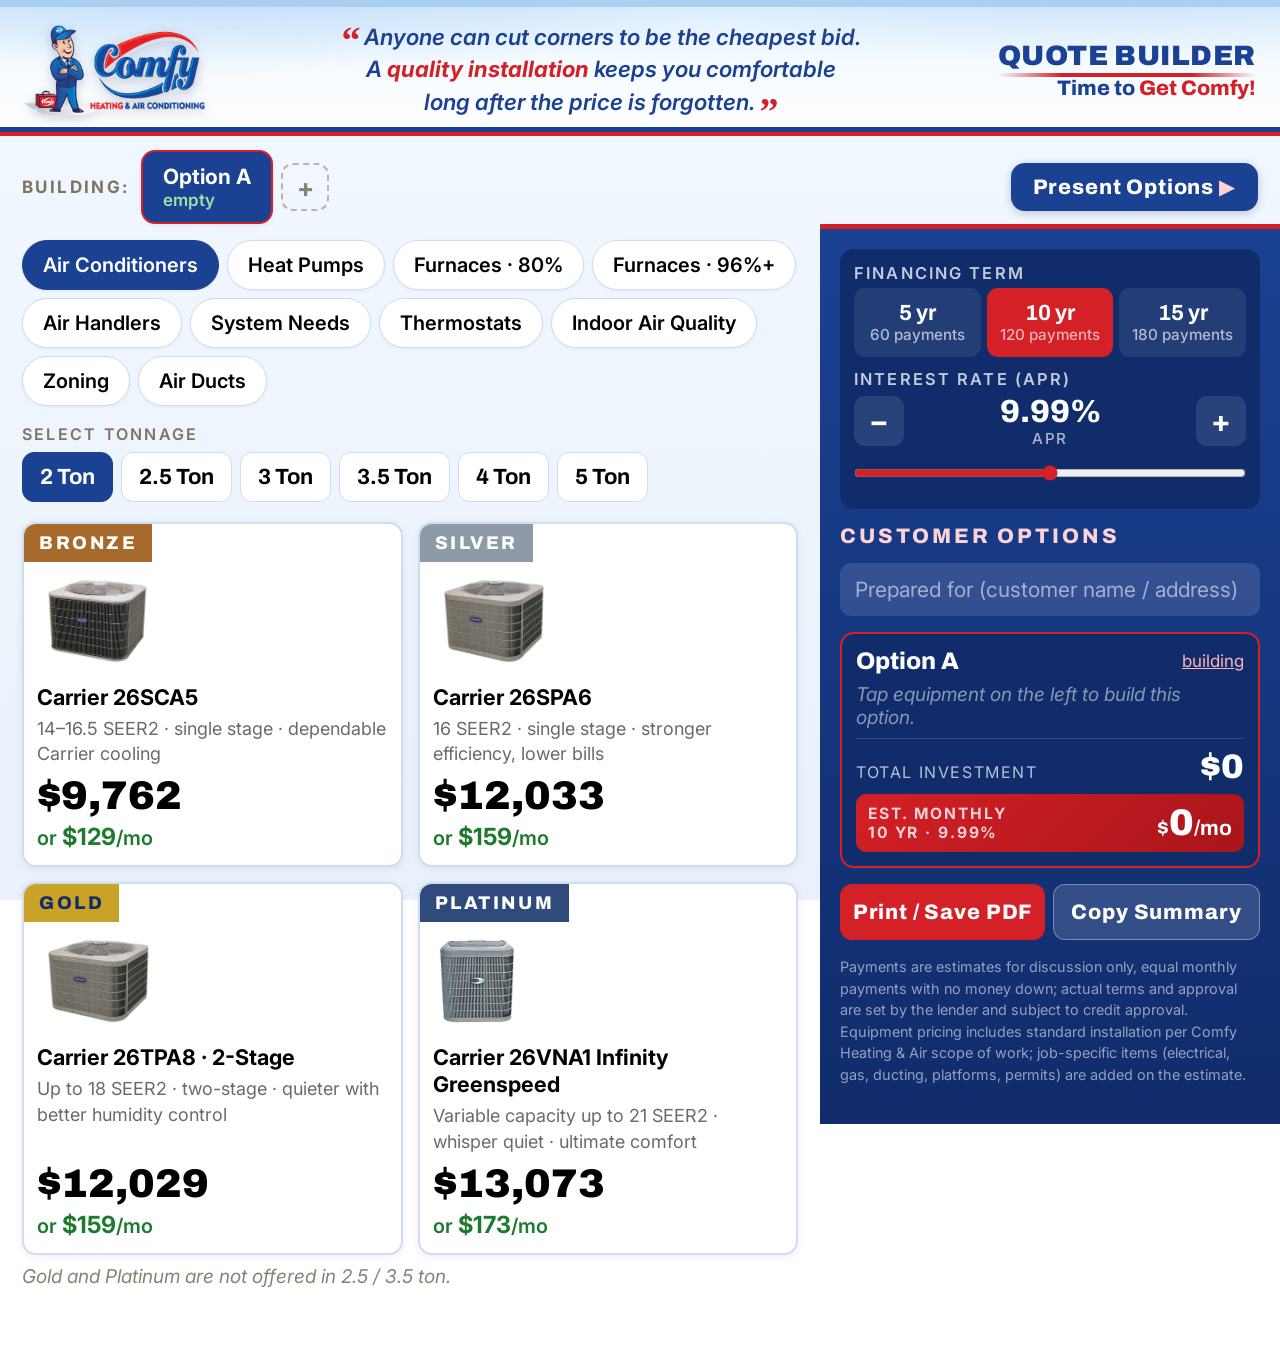
==== Comfy_Quote_Builder (1).html @ 4cfd98dd "Add files via upload" ====
<!DOCTYPE html>
<html lang="en">
<head>
<meta charset="UTF-8">
<meta name="viewport" content="width=device-width, initial-scale=1.0">
<title>Comfy Heating &amp; Air — Quote Builder</title>
<link rel="preconnect" href="https://fonts.googleapis.com">
<link href="https://fonts.googleapis.com/css2?family=Archivo:wdth,wght@75..125,400..900&family=Inter:wght@400;500;600;700&display=swap" rel="stylesheet">
<style>
  :root{
    --navy:#1B4193; --navy-deep:#102C6B; --ink:#152238;
    --red:#D42027; --red-deep:#A8151B;
    --paper:#EFF5FC; --card:#FFFFFF; --line:#CEDDF0;
    --bronze:#A66A2C; --silver:#8E9BA6; --gold:#C9A227; --plat:#2F4B7C; --dual:#2C7A7B;
    --bronze-soft:#F4E8DA; --silver-soft:#EEF1F4; --gold-soft:#F7F0D8; --plat-soft:#E4EAF4; --dual-soft:#E0F0F0;
    --ok:#1E7A2E;
    --disp:'Archivo','Arial Black',system-ui,sans-serif;
    --body:'Inter','Segoe UI',system-ui,sans-serif;
  }
  *{box-sizing:border-box;margin:0;padding:0;-webkit-tap-highlight-color:transparent;}
  html,body{background:linear-gradient(180deg,#F2F8FF 0%,#EAF1FA 100%) fixed;color:var(--ink);font-family:var(--body);font-size:19px;}
  @media(min-width:1020px){html,body{font-size:20px;}}
  button{font-family:inherit;cursor:pointer;border:none;background:none;}

  .top{
    background:
      radial-gradient(ellipse 70% 120% at 18% -20%, rgba(140,190,240,.38), transparent 60%),
      radial-gradient(ellipse 60% 120% at 85% -30%, rgba(140,190,240,.28), transparent 60%),
      linear-gradient(180deg,#DFEFFF 0%,#F6FBFF 45%,#FFFFFF 100%);
    color:var(--navy);padding:14px 24px 18px;
    border-top:7px solid #A9CFF2;
    display:flex;align-items:center;justify-content:space-between;gap:16px;flex-wrap:wrap;
    position:relative;
  }
  .top::after{ /* double ring stripe, like the logo's blue + red rings */
    content:'';position:absolute;left:0;right:0;bottom:0;height:9px;
    background:linear-gradient(180deg,var(--navy) 0,var(--navy) 55%,var(--red) 55%,var(--red) 100%);
  }
  .logo-main{height:96px;width:auto;display:block;filter:drop-shadow(0 3px 6px rgba(21,44,107,.22));}
  .header-quote{
    flex:1;text-align:center;padding:0 18px;min-width:260px;
  }
  .header-quote .q{
    font-family:var(--body);font-weight:600;font-style:italic;font-size:1.12rem;line-height:1.45;
    color:var(--navy);max-width:520px;margin:0 auto;position:relative;
  }
  .header-quote .q::before{content:'\201C';font-family:Georgia,serif;font-style:normal;font-weight:700;
    color:var(--red);font-size:1.9rem;line-height:0;vertical-align:-8px;margin-right:4px;}
  .header-quote .q::after{content:'\201D';font-family:Georgia,serif;font-style:normal;font-weight:700;
    color:var(--red);font-size:1.9rem;line-height:0;vertical-align:-14px;margin-left:4px;}
  .header-quote .q b{color:var(--red);font-style:italic;}
  @media(max-width:860px){.header-quote{display:none;}}
  .adj-dot{display:none;width:9px;height:9px;border-radius:50%;background:var(--gold);vertical-align:middle;margin-left:8px;box-shadow:0 0 4px rgba(201,162,39,.8);}
  body.adj-on .adj-dot{display:inline-block;}
  .tagline-wrap{text-align:right;}
  .tagline-big{font-family:var(--disp);font-weight:900;font-size:1.4rem;color:var(--navy);letter-spacing:.02em;position:relative;display:inline-block;}
  .tagline-big::after{content:'';display:block;height:4px;margin-top:2px;border-radius:999px;
    background:linear-gradient(90deg,transparent 0,var(--red) 25%,var(--red) 75%,transparent 100%);}
  .tagline-sub{font-family:var(--disp);font-weight:800;font-size:1.05rem;color:var(--navy);}
  .tagline-sub span{color:var(--red);}
  @media(max-width:560px){.logo-main{height:58px;}.tagline-wrap{display:none;}}

  /* option tabs */
  .optbar{display:flex;gap:8px;align-items:center;padding:14px 22px 0;flex-wrap:wrap;}
  .optbar .lbl{font-size:.85rem;letter-spacing:.14em;text-transform:uppercase;color:#7d7466;font-weight:700;margin-right:4px;}
  .opt-tab{
    padding:12px 20px;border-radius:14px;border:2px solid var(--line);background:var(--card);box-shadow:0 1px 4px rgba(21,44,107,.08);
    font-weight:700;font-size:1.05rem;display:flex;flex-direction:column;align-items:flex-start;line-height:1.2;
  }
  .opt-tab small{font-weight:600;font-size:.85rem;color:var(--ok);}
  .opt-tab.on{border-color:var(--red);background:var(--navy);color:#fff;}
  .opt-tab.on small{color:#9fe0a4;}
  .opt-add{width:48px;height:48px;border-radius:12px;border:2px dashed #bdb4a4;color:#8a8175;font-size:1.3rem;font-weight:700;}

  .wrap{display:grid;grid-template-columns:1fr 460px;min-height:calc(100vh - 120px);}
  @media(max-width:1020px){.wrap{grid-template-columns:1fr;}}

  .picker{padding:16px 22px 60px;}
  .cats{display:flex;gap:8px;flex-wrap:wrap;margin-bottom:18px;}
  .cat{padding:12px 20px;border-radius:999px;border:1.5px solid var(--line);background:var(--card);font-weight:600;font-size:1rem;box-shadow:0 1px 3px rgba(21,44,107,.06);}
  .cat.on{background:var(--navy);border-color:var(--navy);color:#fff;}
  .cat .dot{display:inline-block;width:8px;height:8px;border-radius:50%;background:var(--red);margin-left:7px;vertical-align:middle;}

  .sizes-label{font-size:.8rem;letter-spacing:.14em;text-transform:uppercase;color:#7d7466;margin:2px 0 8px;font-weight:600;}
  .sizes{display:flex;gap:8px;flex-wrap:wrap;margin-bottom:20px;}
  .size{min-width:74px;padding:12px 17px;border-radius:12px;border:1.5px solid var(--line);background:var(--card);font-family:var(--disp);font-weight:700;font-size:1.1rem;}
  .size.on{background:var(--navy);border-color:var(--navy);color:#fff;}

  .tiers{display:grid;grid-template-columns:repeat(auto-fit,minmax(255px,1fr));gap:15px;}
  .tier{border-radius:14px;background:var(--card);border:2px solid var(--line);overflow:hidden;text-align:left;display:flex;flex-direction:column;position:relative;transition:transform .12s,box-shadow .12s,border-color .12s;box-shadow:0 2px 8px rgba(21,44,107,.07);}
  @media(hover:hover){.tier:hover{transform:translateY(-2px);box-shadow:0 6px 16px rgba(21,44,107,.14);}}
  .tier:active{transform:scale(.985);}
  .tier .band{padding:9px 15px;font-family:var(--disp);font-weight:800;font-size:.92rem;letter-spacing:.14em;color:#fff;}
  .t-bronze .band{background:var(--bronze);} .t-silver .band{background:var(--silver);}
  .t-gold .band{background:var(--gold);color:var(--navy-deep);} .t-plat .band{background:var(--plat);}
  .t-dual .band{background:var(--dual);}
  .tier .body{padding:12px 13px 14px;display:flex;flex-direction:column;gap:5px;flex:1;}
  .tier .art{height:110px;display:flex;align-items:center;justify-content:center;padding:8px 8px 0;}
  .tier .art img,.tier .art svg{max-height:110px;max-width:80%;width:auto;height:auto;display:block;}
  .tier .model{font-weight:700;font-size:1.08rem;line-height:1.25;}
  .tier .feat{font-size:.9rem;color:#6b6a66;line-height:1.4;flex:1;}
  .tier .price{font-family:var(--disp);font-weight:900;font-size:2rem;margin-top:3px;}
  .tier .mo{font-size:1rem;color:var(--ok);font-weight:600;}
  .tier .mo b{font-size:1.18rem;}
  .tier.sel{border-color:var(--navy);box-shadow:0 6px 18px rgba(31,56,100,.18);}
  .tier.sel::after{content:'✓ In ' attr(data-opt);position:absolute;top:9px;right:11px;background:var(--navy);color:#fff;font-size:.8rem;font-weight:700;padding:3px 9px;border-radius:999px;}
  .t-bronze.sel .body{background:var(--bronze-soft);} .t-silver.sel .body{background:var(--silver-soft);}
  .t-gold.sel .body{background:var(--gold-soft);} .t-plat.sel .body{background:var(--plat-soft);}
  .t-dual.sel .body{background:var(--dual-soft);}



  /* ---- present mode ---- */
  .btn-present{background:var(--navy);color:#fff;padding:12px 22px;border-radius:14px;font-family:var(--disp);font-weight:800;font-size:1.05rem;letter-spacing:.04em;margin-left:auto;box-shadow:0 2px 8px rgba(21,44,107,.25);}
  .btn-present span{color:#FFD3D5;}
  #presentView{display:none;position:fixed;top:0;left:0;right:0;bottom:0;width:100%;height:100%;z-index:9999;overflow:auto;-webkit-overflow-scrolling:touch;
    background:radial-gradient(ellipse 80% 50% at 50% -10%, rgba(140,190,240,.45), transparent 60%),linear-gradient(180deg,#EAF4FF 0%,#F6FAFF 100%);}
  #presentView.on{display:block;}
  .pv-top{display:flex;align-items:center;justify-content:space-between;gap:14px;padding:14px 26px;background:#fff;border-bottom:6px solid var(--red);}
  .pv-top img{height:72px;}
  .pv-quote{flex:1;text-align:center;font-style:italic;font-weight:600;color:var(--navy);font-size:1.15rem;padding:0 12px;}
  .pv-quote b{color:var(--red);}
  .pv-back{padding:12px 20px;border-radius:12px;background:var(--navy);color:#fff;font-family:var(--disp);font-weight:800;font-size:1rem;flex-shrink:0;}
  .pv-back span{color:#FFD3D5;}
  .pv-close{width:52px;height:52px;border-radius:50%;background:var(--navy);color:#fff;font-size:1.4rem;font-weight:700;flex-shrink:0;}
  .pv-cols{display:grid;gap:20px;padding:24px 26px 40px;grid-template-columns:repeat(var(--n),1fr);max-width:1400px;margin:0 auto;}
  @media(max-width:900px){.pv-cols{grid-template-columns:1fr;}}
  .pv-col{background:#fff;border-radius:18px;overflow:hidden;border:2px solid #CEDDF0;box-shadow:0 8px 26px rgba(21,44,107,.12);display:flex;flex-direction:column;}
  .pv-col.hot{border-color:var(--red);box-shadow:0 10px 30px rgba(212,32,39,.18);}
  .pv-band{padding:12px 16px;color:#fff;font-family:var(--disp);font-weight:900;font-size:1.25rem;letter-spacing:.1em;display:flex;justify-content:space-between;align-items:baseline;}
  .pv-band small{font-family:var(--body);font-weight:600;font-size:.85rem;opacity:.85;letter-spacing:0;}
  .pv-imgs{display:flex;justify-content:center;gap:14px;padding:16px 12px 4px;flex-wrap:wrap;}
  .pv-imgs .eq{width:116px;text-align:center;}
  .pv-imgs .eq svg,.pv-imgs .eq img{width:100%;height:auto;display:block;}
  .pv-imgs .eq img{max-height:120px;object-fit:contain;border-radius:8px;}
  .pv-imgs .eq figcaption{font-size:.72rem;font-weight:600;color:#5b6a86;margin-top:2px;line-height:1.2;}
  .pv-list{padding:12px 18px;flex:1;}
  .pv-line{display:flex;justify-content:space-between;gap:10px;padding:7px 0;border-bottom:1px solid #EDF2FA;font-size:.95rem;}
  .pv-line .n{line-height:1.3;} .pv-line .n small{display:block;color:#7b869c;font-size:.78rem;}
  .pv-line .p{font-family:var(--disp);font-weight:700;white-space:nowrap;}
  .pv-tot{display:flex;justify-content:space-between;padding:12px 18px;font-family:var(--disp);font-weight:800;font-size:1.25rem;color:var(--navy);border-top:2px solid #CEDDF0;}
  .pv-pay{background:linear-gradient(135deg,var(--red),var(--red-deep));color:#fff;padding:14px 18px;display:flex;justify-content:space-between;align-items:center;}
  .pv-pay .l{font-size:.8rem;text-transform:uppercase;letter-spacing:.1em;font-weight:700;opacity:.9;}
  .pv-pay .v{font-family:var(--disp);font-weight:900;font-size:2.1rem;}
  .pv-pay .v span{font-size:1.1rem;font-weight:700;}
  @media print{#presentView{display:none!important;}}

  /* ---- proposal / print ---- */
  .prep-row{display:flex;gap:8px;}
  .prep-row input{flex:1;border:none;border-radius:11px;padding:14px 15px;font-family:var(--body);font-size:1.05rem;background:rgba(255,255,255,.12);color:#fff;}
  .prep-row input::placeholder{color:rgba(255,255,255,.55);}
  .action-row{display:flex;gap:8px;}
  .action-btn{flex:1;padding:16px 8px;border-radius:12px;font-family:var(--disp);font-weight:800;font-size:1.05rem;letter-spacing:.04em;}
  .btn-print{background:var(--red);color:#fff;}
  .btn-copy{background:rgba(255,255,255,.14);color:#fff;border:1.5px solid rgba(255,255,255,.35);}

  #proposal{display:none;}
  @media print{
    body>*:not(#proposal){display:none!important;}
    html,body{background:#fff!important;}
    #proposal{display:block;font-family:var(--body);color:#152238;padding:0;}
    .pp-head{display:flex;justify-content:space-between;align-items:center;border-bottom:4px solid var(--red);padding-bottom:12px;margin-bottom:6px;}
    .pp-head img{height:70px;}
    .pp-head .pp-title{text-align:right;font-family:var(--disp);}
    .pp-head .pp-title h1{font-size:1.3rem;color:#1B4193;margin:0;}
    .pp-head .pp-title p{font-size:.8rem;color:#555;margin:2px 0 0;}
    .pp-quote{text-align:center;font-style:italic;font-weight:600;color:#1B4193;font-size:.95rem;margin:10px 0 16px;}
    .pp-quote b{color:var(--red);}
    .pp-opts{display:flex;gap:14px;align-items:flex-start;}
    .pp-opt{flex:1;border:2px solid #CEDDF0;border-radius:12px;overflow:hidden;break-inside:avoid;}
    .pp-opt h2{background:#1B4193;color:#fff;font-family:var(--disp);font-size:1rem;padding:8px 12px;margin:0;}
    .pp-items{padding:8px 12px;}
    .pp-item{display:flex;justify-content:space-between;gap:8px;font-size:.78rem;padding:4px 0;border-bottom:1px solid #EDF2FA;}
    .pp-item small{display:block;color:#777;font-size:.68rem;}
    .pp-item .pv{font-weight:700;white-space:nowrap;}
    .pp-tot{display:flex;justify-content:space-between;padding:8px 12px;font-family:var(--disp);font-weight:800;font-size:1rem;border-top:2px solid #CEDDF0;}
    .pp-pay{background:var(--red);color:#fff;padding:8px 12px;display:flex;justify-content:space-between;align-items:center;}
    .pp-pay .l{font-size:.66rem;text-transform:uppercase;letter-spacing:.08em;font-weight:700;}
    .pp-pay .v{font-family:var(--disp);font-weight:900;font-size:1.3rem;}
    .pp-foot{margin-top:16px;font-size:.66rem;color:#666;line-height:1.5;}
    .pp-contact{margin-top:12px;text-align:center;font-family:var(--disp);font-weight:800;color:#1B4193;font-size:1rem;}
    .pp-contact span{color:var(--red);}
    @page{margin:0.5in;}
  }

  /* add-on list categories */
  .items{display:grid;grid-template-columns:repeat(auto-fill,minmax(275px,1fr));gap:13px;}
  .item{border-radius:12px;background:var(--card);border:2px solid var(--line);padding:11px 12px;
    text-align:left;display:flex;flex-direction:column;gap:5px;position:relative;
    box-shadow:0 2px 8px rgba(21,44,107,.07);transition:transform .12s,box-shadow .12s,border-color .12s;cursor:pointer;}
  @media(hover:hover){.item:hover{transform:translateY(-2px);box-shadow:0 6px 16px rgba(21,44,107,.14);}}
  .item .iart{height:96px;display:flex;align-items:center;justify-content:center;margin-bottom:2px;}
  .item .iart img{max-height:96px;max-width:70%;width:auto;height:auto;}
  .item .in{font-weight:600;font-size:1rem;line-height:1.3;flex:1;}
  .item .ip{font-family:var(--disp);font-weight:900;font-size:1.4rem;}
  .item .imo{font-size:.9rem;color:var(--ok);font-weight:600;}
  .item.sel{border-color:var(--navy);background:#F0F6FF;}
  .qty{display:flex;align-items:center;gap:8px;margin-top:4px;}
  .qty button{width:42px;height:42px;border-radius:8px;background:var(--navy);color:#fff;font-size:1.05rem;font-weight:700;}
  .qty .qv{font-family:var(--disp);font-weight:800;font-size:1.3rem;min-width:26px;text-align:center;}
  .qty .ql{font-size:.7rem;color:#7d7466;font-weight:600;letter-spacing:.06em;text-transform:uppercase;}
  .tier.na{opacity:.55;cursor:default;box-shadow:none;}
  .tier.na .body{min-height:120px;display:flex;align-items:center;justify-content:center;}
  .tier.na .nam{font-size:.95rem;color:#7d7466;font-style:italic;text-align:center;line-height:1.4;}
  @media(hover:hover){.tier.na:hover{transform:none;box-shadow:none;}}
  .na-note{font-size:.95rem;color:#8a8175;font-style:italic;margin-top:10px;}

  /* right panel */
  .panel{background:linear-gradient(180deg,var(--navy) 0%,var(--navy-deep) 100%);color:#fff;padding:20px 20px 40px;border-top:5px solid var(--red);display:flex;flex-direction:column;gap:16px;position:sticky;top:0;align-self:start;max-height:100vh;overflow-y:auto;}
  @media(max-width:1020px){.panel{position:static;max-height:none;}}
  .panel h2{font-family:var(--disp);font-weight:800;font-size:1.05rem;letter-spacing:.14em;text-transform:uppercase;color:#FFD3D5;}

  .fin-box{background:var(--navy-deep);border-radius:14px;padding:14px;display:flex;flex-direction:column;gap:12px;}
  .flabel{font-size:.82rem;letter-spacing:.13em;text-transform:uppercase;opacity:.75;font-weight:600;margin-bottom:5px;}
  .terms{display:flex;gap:6px;}
  .term{flex:1;padding:13px 4px;border-radius:11px;background:rgba(255,255,255,.08);color:#fff;font-family:var(--disp);font-weight:700;font-size:1.1rem;}
  .term small{display:block;font-family:var(--body);font-weight:500;font-size:.76rem;opacity:.65;}
  .term.on{background:var(--red);color:#fff;}
  .apr-row{display:flex;align-items:center;gap:10px;}
  .apr-btn{width:50px;height:50px;border-radius:11px;background:rgba(255,255,255,.1);color:#fff;font-size:1.5rem;font-weight:700;flex-shrink:0;}
  .apr-val{flex:1;text-align:center;font-family:var(--disp);font-weight:800;font-size:1.6rem;}
  .apr-val small{display:block;font-family:var(--body);font-weight:500;font-size:.76rem;opacity:.65;letter-spacing:.1em;}
  input[type=range]{width:100%;accent-color:var(--red);height:34px;}

  .opt-card{background:var(--navy-deep);border-radius:14px;padding:14px;display:flex;flex-direction:column;gap:9px;border:2px solid transparent;}
  .opt-card.on{border-color:var(--red);}
  .opt-card .oc-head{display:flex;justify-content:space-between;align-items:center;}
  .opt-card .oc-name{font-family:var(--disp);font-weight:800;font-size:1.2rem;}
  .oc-actions{display:flex;gap:10px;}
  .oc-actions button{font-size:.85rem;color:#FFB3B6;text-decoration:underline;}
  .oc-item{display:flex;justify-content:space-between;gap:8px;font-size:.95rem;align-items:center;}
  .oc-item .n{line-height:1.3;} .oc-item .n small{display:block;opacity:.6;font-size:.8rem;}
  .oc-item .p{font-family:var(--disp);font-weight:700;white-space:nowrap;}
  .oc-item .x{color:#ffb0b0;font-size:1.2rem;padding:4px 9px;}
  .oc-empty{opacity:.5;font-size:.95rem;font-style:italic;}
  .oc-total{display:flex;justify-content:space-between;align-items:baseline;border-top:1px solid rgba(255,255,255,.16);padding-top:9px;}
  .oc-total .lbl{font-size:.8rem;letter-spacing:.1em;text-transform:uppercase;opacity:.7;}
  .oc-total .amt{font-family:var(--disp);font-weight:900;font-size:1.7rem;}
  .oc-pay{background:linear-gradient(135deg,var(--red),var(--red-deep));color:#fff;border-radius:10px;padding:9px 12px;display:flex;justify-content:space-between;align-items:center;}
  .oc-pay .pl{font-size:.78rem;letter-spacing:.12em;text-transform:uppercase;font-weight:700;opacity:.8;}
  .oc-pay .pa{font-family:var(--disp);font-weight:900;font-size:1.85rem;}
  .oc-pay .pa span{font-size:1.05rem;font-weight:700;}
  .disclaim{font-size:.72rem;opacity:.55;line-height:1.5;}
</style>
</head>
<body>

<header class="top">
  <img class="logo-main" alt="Comfy Heating &amp; Air Conditioning" src="[data-uri]">
  <div class="header-quote">
    <p class="q">Anyone can cut corners to be the cheapest bid. A <b>quality installation</b> keeps you comfortable long after the price is forgotten.</p>
  </div>
  <div class="tagline-wrap">
    <div class="tagline-big">QUOTE BUILDER<span class="adj-dot"></span></div>
    <div class="tagline-sub">Time to <span>Get Comfy!</span></div>
  </div>
</header>

<div class="optbar">
  <span class="lbl">Building:</span>
  <span id="optTabs" style="display:flex;gap:8px;flex-wrap:wrap;"></span>
  <button class="opt-add" id="optAdd" title="Add option">+</button>
  <button class="btn-present" id="presentBtn">Present Options <span>▶</span></button>
</div>

<div class="wrap">
  <main class="picker">
    <div class="cats" id="cats"></div>
    <div class="sizes-label" id="sizesLabel">Select size</div>
    <div class="sizes" id="sizes"></div>
    <div id="content"></div>
    <p class="na-note" id="naNote" hidden></p>
  </main>

  <aside class="panel">
    <div class="fin-box">
      <div>
        <div class="flabel">Financing term</div>
        <div class="terms" id="terms">
          <button class="term" data-yrs="5">5 yr<small>60 payments</small></button>
          <button class="term on" data-yrs="10">10 yr<small>120 payments</small></button>
          <button class="term" data-yrs="15">15 yr<small>180 payments</small></button>
        </div>
      </div>
      <div>
        <div class="flabel">Interest rate (APR)</div>
        <div class="apr-row">
          <button class="apr-btn" id="aprDown">−</button>
          <div class="apr-val"><span id="aprVal">9.99</span>%<small>APR</small></div>
          <button class="apr-btn" id="aprUp">+</button>
        </div>
        <div style="height:8px"></div>
        <input type="range" id="aprSlide" min="0" max="19.99" step="0.25" value="9.99">
      </div>
    </div>

    <h2>Customer Options</h2>
    <div class="prep-row"><input id="custName" type="text" placeholder="Prepared for (customer name / address)"></div>
    <div id="optCards" style="display:flex;flex-direction:column;gap:12px;"></div>

    <div class="action-row">
      <button class="action-btn btn-print" id="printBtn">Print / Save PDF</button>
      <button class="action-btn btn-copy" id="copyBtn">Copy Summary</button>
    </div>
    <p class="disclaim">Payments are estimates for discussion only, equal monthly payments with no money down; actual terms and approval are set by the lender and subject to credit approval. Equipment pricing includes standard installation per Comfy Heating &amp; Air scope of work; job-specific items (electrical, gas, ducting, platforms, permits) are added on the estimate.</p>
  </aside>
</div>

<script src="photos.js"></script>
<script>
/* ============ ACTIVE EQUIPMENT & ADD-ONS (Housecall Pro export — inactive lines excluded) ============ */
const T = {
  bronze:['BRONZE','t-bronze'], silver:['SILVER','t-silver'], gold:['GOLD','t-gold'],
  plat:['PLATINUM','t-plat'], dual:['DUAL FUEL','t-dual']
};

const DATA = {
  ac:{ name:'Air Conditioners', sizeLabel:'Select tonnage',
    sizes:['2 Ton','2.5 Ton','3 Ton','3.5 Ton','4 Ton','5 Ton'],
    tiers:[
      {k:'bronze', img:'26sca5', model:'Carrier 26SCA5', feat:'14–16.5 SEER2 · single stage · dependable Carrier cooling',
       p:{'2 Ton':9762,'2.5 Ton':10088,'3 Ton':11352,'3.5 Ton':12515,'4 Ton':12760,'5 Ton':13512}},
      {k:'silver', img:'26spa6', model:'Carrier 26SPA6', feat:'16 SEER2 · single stage · stronger efficiency, lower bills',
       p:{'2 Ton':12033,'2.5 Ton':12660,'3 Ton':13316,'3.5 Ton':14211,'4 Ton':14846,'5 Ton':16120}},
      {k:'gold', img:'26tpa8', model:'Carrier 26TPA8 · 2-Stage', feat:'Up to 18 SEER2 · two-stage · quieter with better humidity control',
       p:{'2 Ton':12029,'3 Ton':13970,'4 Ton':14759,'5 Ton':16158}},
      {k:'plat', img:'26vna1', model:'Carrier 26VNA1 Infinity Greenspeed', feat:'Variable capacity up to 21 SEER2 · whisper quiet · ultimate comfort',
       p:{'2 Ton':13073,'3 Ton':15772,'4 Ton':15944,'5 Ton':16797}},
    ],
    note:'Gold and Platinum are not offered in 2.5 / 3.5 ton.'},
  hp:{ name:'Heat Pumps', sizeLabel:'Select tonnage',
    sizes:['2 Ton','2.5 Ton','3 Ton','4 Ton','5 Ton'],
    tiers:[
      {k:'dual', img:'mura', model:'Carrier MURA Slimline', feat:'Up to 18.8 SEER2 · hybrid / dual-fuel ready · space-saver profile',
       p:{'2 Ton':7585,'2.5 Ton':7693,'3 Ton':8265,'4 Ton':9666,'5 Ton':10806}},
      {k:'silver', img:'37muhaq', model:'Carrier 37MUHAQ Inverter', feat:'Up to 19 SEER2 · variable speed inverter comfort',
       p:{'2 Ton':6703,'2.5 Ton':8368,'3 Ton':9122,'4 Ton':10386,'5 Ton':11790}},
      {k:'gold', img:'27vna0', model:'Carrier 27VNA0 Infinity', feat:'Variable capacity up to 20 SEER2 · Infinity intelligence',
       p:{'2 Ton':13734,'3 Ton':15651,'4 Ton':17032,'5 Ton':17688}},
      {k:'plat', img:'27vna3', model:'Carrier 27VNA3 Infinity Variable', feat:'Up to 23 SEER2 · top-of-line variable speed comfort',
       p:{'2 Ton':16343,'3 Ton':16689,'4 Ton':16660,'5 Ton':17380}},
    ],
    note:'Pair with an air handler from the Air Handlers tab to complete the system. No 3.5-ton — quote the 4-ton.'},
  f80:{ name:'Furnaces · 80%', sizeLabel:'Select capacity · cabinet',
    sizes:['40–45K','70K · std cab','70K · wide cab','90K · std cab','90K · wide cab','110K'],
    tiers:[
      {k:'bronze', img:'58sb1', model:'Carrier 58SB1 · Low NOx', feat:'80% AFUE · single stage · proven reliability',
       p:{'40–45K':6371,'70K · std cab':6763,'70K · wide cab':6870,'90K · std cab':7190,'90K · wide cab':7311,'110K':7756}},
      {k:'silver', img:'58tp1', model:'Carrier 58TP1 · 2-Stage', feat:'80% AFUE · two-stage, variable speed, Low NOx · quieter, even heat',
       p:{'40–45K':7362,'70K · std cab':7036,'70K · wide cab':7743,'90K · std cab':7627,'90K · wide cab':7983,'110K':8063}},
    ],
    note:'Verify cabinet width on Silver 70K/90K before final quote. Higher-efficiency options are on the Furnaces · 96%+ tab.'},
  f96:{ name:'Furnaces · 96%+', sizeLabel:'Select heating capacity',
    sizes:['40K BTU','60K BTU','80K BTU','100K BTU','120K BTU'],
    tiers:[
      {k:'gold', img:'59tp6', model:'Carrier 59TP6 · 96% Two-Stage', feat:'96% AFUE · two-stage, variable speed · high-efficiency comfort',
       p:{'40K BTU':8426,'60K BTU':8460,'80K BTU':9099,'100K BTU':9558}},
      {k:'plat', img:'59mn7', model:'Carrier 59MN7 Infinity · 98%', feat:'Up to 98% AFUE · modulating · the finest gas furnace made',
       p:{'60K BTU':10797,'80K BTU':11578,'100K BTU':11162,'120K BTU':11304}},
    ]},
  ah:{ name:'Air Handlers', sizeLabel:'Select tonnage',
    sizes:['2 Ton','3 Ton','4 Ton','5 Ton'],
    tiers:[
      {k:'bronze', img:'adp', model:'ADP "E" 120V Modular Blower', feat:'110V fan coil · dependable value air handling',
       p:{'3 Ton':3621,'4 Ton':4201,'5 Ton':4514}},
      {k:'silver', img:'45muhaq', model:'Carrier 45MUHAQ Fan Coil', feat:'Matched to 37MUHAQ inverter heat pumps',
       p:{'2 Ton':6502,'3 Ton':7708,'4 Ton':8184,'5 Ton':8184}},
      {k:'plat', img:'fe5b', model:'Carrier FE5B Infinity Variable Speed', feat:'Infinity air handler · matched to VNA heat pumps',
       p:{'2 Ton':6869,'3 Ton':7062,'4 Ton':8106,'5 Ton':8855}},
    ],
    note:'45MUHAQ 4–5 ton share one unit/price. Ceiling-mounted cased 18K air handler w/ ECM available at $3,298.'},

  sn:{ name:'System Needs', type:'list',
    items:[
      {n:'220v circuit, 30 or 50 amp, up to 70 ft', p:1377},
      {n:'110v circuit for furnace or GFI outlet', p:999},
      {n:'Gas line, up to 20 ft', p:687},
      {n:'Gas line, up to 40 ft', p:891},
      {n:'Primary condensation drain, PVC', p:213},
      {n:'Secondary PVC drain or drain switch', p:162},
      {n:'Primary & secondary drain or secondary switch', p:376},
      {n:'Condensation pump (with equip install)', p:255},
      {n:'B-vent flue pipe', p:621},
      {n:'PVC flue pipe, up to 15 ft', p:319},
      {n:'Attic or crawlspace platform / base', p:2026},
      {n:'Closet furnace base-platform, wood or metal', p:434},
      {n:'Sound liner for closet', p:513},
      {n:'Furnace SSU switch, fuse & socket', p:189},
      {n:'18-7 thermostat wire only', p:189},
      {n:'Lineset flush', p:202},
      {n:'Heavy duty AC wall bracket', p:606},
      {n:'Ceiling saver package', p:405},
      {n:'Slope, erosion control / shoring', p:405},
      {n:'GFI receptacle swap install', p:106},
      {n:'Zinsco / Federal "StabLock" breaker upcharge', p:97},
      {n:'Minisplit lineset w/ power & control wire, up to 50 ft', p:1147},
      {n:'Minisplit gravity drain line, up to 20 ft', p:211},
      {n:'Minisplit condensation pump w/ 40 ft drain', p:621},
      {n:'Mini split wall bracket', p:405},
    ],
    note:'Tap to add · use − / + for quantity (drains, circuits, etc.).'},
  tstat:{ name:'Thermostats', type:'list',
    items:[
      {n:'Nest Thermostat', p:540},
      {n:'Ecobee Thermostat', p:567},
      {n:'Carrier Infinity Control, black or white', p:1012},
      {n:'Carrier Crossover communicating control', p:713},
      {n:'Lennox S-40', p:1485},
      {n:'Honeywell FocusPro 200, 5-2 programmable, HP/conventional', p:386},
      {n:'Honeywell FocusPro 200, 1H/1C programmable', p:351},
    ],
    note:'Smart Wi-Fi controls first · programmable non-Wi-Fi at the end.'},
  iaq:{ name:'Indoor Air Quality', type:'list',
    items:[
      {n:'Carrier MERV 15 Air Purifier', p:1814},
      {n:'Air Scrubber', p:1706},
      {n:'Lennox Healthy Climate PureAir', p:1706},
      {n:'REME HALO-LED', p:1562},
      {n:'Honeywell F300 whole-house electronic air cleaner', p:1099},
      {n:'Lennox Carbon Clean 16', p:837},
      {n:'Honeywell F100 whole-house media air filter', p:624},
      {n:'HRV, Healthy Climate HRV5, 150 CFM (control sold separately)', p:5266},
      {n:'Healthy Climate Y8250 HRV/ERV deluxe ventilation control', p:613},
      {n:'Downflow "W" filter box', p:502},
      {n:'2" filter box', p:289},
      {n:'Return filter grill', p:246},
      {n:'MERV 16 filter, 16x25x5', p:205},
      {n:'MERV 16 filter, 20x25x5', p:211},
      {n:'MERV 16 filter, 16x26x5', p:214},
      {n:'AprilAire 2400 replacement media (Part 401)', p:192},
      {n:'Air Scrubber advance replacement cell', p:204},
      {n:'Duct cleaning anti-microbial treatment', p:43},
      {n:'Filter Buy 16x25x5 MERV 8', p:38},
      {n:'Hart & Cooley 3-way white ceiling register', p:41},
    ]},
  zone:{ name:'Zoning', type:'list',
    items:[
      {n:'Honeywell 2-zone system — with equip install', p:3240},
      {n:'Honeywell 2-zone system — without equip install', p:3893},
      {n:'Lennox iHarmony zoning, incl. 1 remote sensor', p:3240},
      {n:'Carrier zoning damper control module + smart sensor — with equipment purchase', p:4050},
      {n:'Carrier Smart Sensor SYSTXZNSMS01', p:600},
    ]},
  duct:{ name:'Air Ducts', type:'list',
    items:[
      {n:'R-6 supply run — with equipment', p:417},
      {n:'R-6 return run — with equipment', p:579},
      {n:'R-6 supply run — without equipment', p:633},
      {n:'R-6 return run — without equipment', p:926},
      {n:'R-8 supply run — with equipment', p:521},
      {n:'R-8 return run — with equipment', p:730},
      {n:'R-8 supply run — without equipment', p:752},
      {n:'R-8 return run — without equipment', p:1034},
    ],
    note:'Priced per run — use − / + to set the number of runs.'},
};

/* ============ STATE ============ */
let curCat='ac';
let curSize={};
for(const k in DATA) if(DATA[k].sizes){
  let best=null,bestN=-1;
  for(const s of DATA[k].sizes){
    const n=DATA[k].tiers.filter(t=>t.p[s]!==undefined).length;
    if(n>bestN){bestN=n;best=s;}
  }
  curSize[k]=best;
}
let options=[{name:'Option A',picks:{}}];
let activeOpt=0;
let termYrs=10, apr=9.99;

const $=id=>document.getElementById(id);
let priceMult=1;                      // 1 = book price · 1.05 = adjusted (+5%), toggled by 5 taps on the logo
const adj=n=>Math.round(n*priceMult);
const money=n=>'$'+Math.round(n).toLocaleString();
(function(){
  let taps=0,timer=null;
  const el=document.querySelector('.logo-main');
  el.addEventListener('click',()=>{
    taps++; clearTimeout(timer);
    timer=setTimeout(()=>taps=0,1600);
    if(taps>=5){
      taps=0;
      priceMult=priceMult===1?1.05:1;
      document.body.classList.toggle('adj-on',priceMult!==1);
      renderAll();
    }
  });
})();
function monthly(P){const n=termYrs*12,r=apr/100/12;if(P<=0)return 0;return r===0?P/n:P*r/(1-Math.pow(1+r,-n));}
const optLetter=i=>'Option '+String.fromCharCode(65+i);
const optTotal=o=>Object.values(o.picks).reduce((s,p)=>s+adj(p.price)*(p.qty||1),0);

/* ============ option tabs ============ */
function renderOptTabs(){
  $('optTabs').innerHTML=options.map((o,i)=>{
    const total=optTotal(o);
    return `<button class="opt-tab ${i===activeOpt?'on':''}" data-i="${i}">${o.name}<small>${total?money(monthly(total))+'/mo':'empty'}</small></button>`;
  }).join('');
  $('optTabs').querySelectorAll('.opt-tab').forEach(b=>b.onclick=()=>{activeOpt=+b.dataset.i;renderAll();});
}
$('optAdd').onclick=()=>{
  if(options.length>=4)return;
  options.push({name:optLetter(options.length),picks:{}});
  activeOpt=options.length-1;renderAll();
};

/* ============ picker ============ */
function renderCats(){
  const o=options[activeOpt];
  $('cats').innerHTML=Object.entries(DATA).map(([k,c])=>{
    const has=Object.values(o.picks).some(p=>p.cat===k);
    return `<button class="cat ${k===curCat?'on':''}" data-k="${k}">${c.name}${has?'<span class="dot"></span>':''}</button>`;
  }).join('');
  $('cats').querySelectorAll('.cat').forEach(b=>b.onclick=()=>{curCat=b.dataset.k;renderAll();});
}
function renderSizes(){
  const c=DATA[curCat];
  if(c.type==='list'){
    $('sizesLabel').style.display='none';$('sizes').style.display='none';return;
  }
  $('sizesLabel').style.display='';$('sizes').style.display='';
  $('sizesLabel').textContent=c.sizeLabel;
  $('sizes').innerHTML=c.sizes.map(s=>`<button class="size ${s===curSize[curCat]?'on':''}" data-s="${s}">${s}</button>`).join('');
  $('sizes').querySelectorAll('.size').forEach(b=>b.onclick=()=>{curSize[curCat]=b.dataset.s;renderAll();});
}

function renderContent(){
  const c=DATA[curCat],o=options[activeOpt];
  if(c.type==='list'){ renderItems(c,o); return; }
  /* equipment tier cards */
  const size=curSize[curCat];
  $('content').innerHTML='<div class="tiers">'+c.tiers.map((t,i)=>{
    const price=t.p[size];
    if(price===undefined){
      const[lbl2,cls2]=T[t.k];
      const others=Object.keys(t.p).join(', ');
      return `<div class="tier ${cls2} na">
        <span class="band">${lbl2}</span>
        <span class="body"><span class="nam">${t.model}<br>not offered in ${size}<br><small>available: ${others}</small></span></span>
      </div>`;
    }
    const sel=o.picks[curCat]&&o.picks[curCat].tierIdx===i&&o.picks[curCat].size===size;
    const[lbl,cls]=T[t.k];
    const key=t.img, svg=SVGS[CAT_ART[curCat]]||'';
    const ph=photoFor(key);
    const art=ph
      ? `<img src="${ph}" alt="">`
      : (key ? `<img src="img/${key}.png" alt="" onerror="this.style.display='none';this.nextElementSibling.style.display='block'"><span style="display:none">${svg}</span>` : svg);
    return `<button class="tier ${cls} ${sel?'sel':''}" data-i="${i}" data-opt="${o.name}">
      <span class="band">${lbl}</span>
      <span class="art">${art}</span>
      <span class="body">
        <span class="model">${t.model}</span>
        <span class="feat">${t.feat}</span>
        <span class="price">${money(adj(price))}</span>
        <span class="mo">or <b>${money(monthly(adj(price)))}</b>/mo</span>
      </span></button>`;
  }).join('')+'</div>';
  $('naNote').hidden=!c.note;
  if(c.note)$('naNote').textContent=c.note;
  $('content').querySelectorAll('.tier').forEach(b=>b.onclick=()=>{
    const i=+b.dataset.i,t=c.tiers[i],s2=curSize[curCat];
    const already=o.picks[curCat]&&o.picks[curCat].tierIdx===i&&o.picks[curCat].size===s2;
    if(already)delete o.picks[curCat];
    else o.picks[curCat]={cat:curCat,tierIdx:i,size:s2,price:t.p[s2],model:t.model,tier:T[t.k][0],qty:1};
    renderAll();
  });
}

function renderItems(c,o){
  $('content').innerHTML='<div class="items">'+c.items.map((it,i)=>{
    const id=curCat+':'+i, pk=o.picks[id];
    const ph=photoFor(slug(it.n));
    return `<div class="item ${pk?'sel':''}" data-id="${id}" data-i="${i}">
      ${ph?`<span class="iart"><img src="${ph}" alt=""></span>`:''}
      <span class="in">${it.n}</span>
      <span class="ip">${money(adj(it.p))}${pk&&pk.qty>1?` <span style="font-size:.8rem;font-weight:600;">× ${pk.qty} = ${money(adj(it.p)*pk.qty)}</span>`:''}</span>
      <span class="imo">or <b>${money(monthly(adj(it.p)*(pk?pk.qty:1)))}</b>/mo</span>
      ${pk?`<span class="qty"><button data-q="-1" data-id="${id}">−</button><span class="qv">${pk.qty}</span><button data-q="1" data-id="${id}">+</button><span class="ql">qty</span></span>`:''}
    </div>`;
  }).join('')+'</div>';
  $('naNote').hidden=!c.note;
  if(c.note)$('naNote').textContent=c.note;
  $('content').querySelectorAll('.item').forEach(el=>el.onclick=e=>{
    if(e.target.closest('.qty'))return;
    const id=el.dataset.id,i=+el.dataset.i;
    if(o.picks[id])delete o.picks[id];
    else o.picks[id]={cat:curCat,itemIdx:i,price:c.items[i].p,model:c.items[i].n,tier:'ADD-ON',qty:1};
    renderAll();
  });
  $('content').querySelectorAll('.qty button').forEach(b=>b.onclick=()=>{
    const pk=o.picks[b.dataset.id];
    pk.qty=Math.max(1,Math.min(20,pk.qty+ +b.dataset.q));
    renderAll();
  });
}

/* ============ option cards ============ */
function renderOptCards(){
  $('optCards').innerHTML=options.map((o,oi)=>{
    const items=Object.entries(o.picks);
    const total=optTotal(o);
    const rows=items.length?items.map(([k,p])=>{
      const line=adj(p.price)*(p.qty||1);
      const qty=p.qty>1?` × ${p.qty}`:'';
      const sub=p.size?`${DATA[p.cat].name} · ${p.size} · ${p.tier}`:`${DATA[p.cat].name}${qty?` · qty ${p.qty}`:''}`;
      return `<div class="oc-item"><span class="n">${p.model}<small>${sub}</small></span>
       <span class="p">${money(line)}</span><button class="x" data-o="${oi}" data-k="${k}">✕</button></div>`;
    }).join('')
      :'<p class="oc-empty">Tap equipment on the left to build this option.</p>';
    return `<div class="opt-card ${oi===activeOpt?'on':''}">
      <div class="oc-head"><span class="oc-name">${o.name}</span>
        <span class="oc-actions">
          <button data-act="build" data-o="${oi}">${oi===activeOpt?'building':'build this'}</button>
          ${options.length>1?`<button data-act="del" data-o="${oi}">remove</button>`:''}
        </span></div>
      ${rows}
      <div class="oc-total"><span class="lbl">Total investment</span><span class="amt">${money(total)}</span></div>
      <div class="oc-pay"><span class="pl">Est. monthly<br>${termYrs} yr · ${apr.toFixed(2)}%</span>
        <span class="pa"><span>$</span>${Math.round(monthly(total)).toLocaleString()}<span>/mo</span></span></div>
    </div>`;
  }).join('');
  $('optCards').querySelectorAll('.x').forEach(b=>b.onclick=()=>{delete options[+b.dataset.o].picks[b.dataset.k];renderAll();});
  $('optCards').querySelectorAll('[data-act=build]').forEach(b=>b.onclick=()=>{activeOpt=+b.dataset.o;renderAll();});
  $('optCards').querySelectorAll('[data-act=del]').forEach(b=>b.onclick=()=>{
    options.splice(+b.dataset.o,1);
    options.forEach((o,i)=>o.name=optLetter(i));
    if(activeOpt>=options.length)activeOpt=options.length-1;
    renderAll();
  });
}

/* ============ financing ============ */
$('terms').querySelectorAll('.term').forEach(b=>b.onclick=()=>{
  termYrs=+b.dataset.yrs;
  $('terms').querySelectorAll('.term').forEach(x=>x.classList.toggle('on',x===b));
  renderAll();
});
function setApr(v){apr=Math.min(19.99,Math.max(0,Math.round(v*4)/4));$('aprVal').textContent=apr.toFixed(2);$('aprSlide').value=apr;renderAll();}
$('aprDown').onclick=()=>setApr(apr-0.25);
$('aprUp').onclick=()=>setApr(apr+0.25);
$('aprSlide').oninput=e=>setApr(+e.target.value);


/* ============ proposal: print & copy ============ */
function activeOptions(){ return options.filter(o=>Object.keys(o.picks).length); }
function payLine(total){ return `${money(monthly(total))}/mo · ${termYrs} yr @ ${apr.toFixed(2)}% APR`; }

function buildProposal(){
  const logoSrc=document.querySelector('.logo-main').src;
  const name=document.getElementById('custName').value.trim();
  const date=new Date().toLocaleDateString('en-US',{year:'numeric',month:'long',day:'numeric'});
  const opts=activeOptions();
  const optHtml=opts.map(o=>{
    const items=Object.values(o.picks).map(p=>{
      const line=adj(p.price)*(p.qty||1);
      const qty=(p.qty||1)>1?` · qty ${p.qty}`:'';
      const sub=p.size?`${DATA[p.cat].name} · ${p.size} · ${p.tier}`:`${DATA[p.cat].name}${qty}`;
      return `<div class="pp-item"><span>${p.model}<small>${sub}</small></span><span class="pv">${money(line)}</span></div>`;
    }).join('');
    const total=optTotal(o);
    return `<div class="pp-opt"><h2>${o.name}</h2><div class="pp-items">${items}</div>
      <div class="pp-tot"><span>Total Investment</span><span>${money(total)}</span></div>
      <div class="pp-pay"><span class="l">Est. monthly<br>${termYrs} yr · ${apr.toFixed(2)}% APR</span><span class="v">${money(monthly(total))}/mo</span></div></div>`;
  }).join('');
  document.getElementById('proposal').innerHTML=`
    <div class="pp-head">
      <img src="${logoSrc}" alt="Comfy Heating & Air Conditioning">
      <div class="pp-title"><h1>COMFORT PROPOSAL</h1><p>${name?name+' · ':''}${date}</p></div>
    </div>
    <p class="pp-quote">&ldquo;Anyone can cut corners to be the cheapest bid. A <b>quality installation</b> keeps you comfortable long after the price is forgotten.&rdquo;</p>
    <div class="pp-opts">${optHtml}</div>
    <div class="pp-contact">Time to <span>Get Comfy!</span> &nbsp;·&nbsp; 925-415-5248 &nbsp;·&nbsp; comfyhvac.com</div>
    <p class="pp-foot">Monthly payments are estimates for discussion only, based on equal monthly payments with no money down at the term and rate shown; actual financing terms and approval are determined by the lender and subject to credit approval. Equipment pricing includes standard installation per Comfy Heating &amp; Air Conditioning Inc. scope of work. Job-specific requirements identified on site and applicable permits are itemized on the final estimate. Pricing valid for 30 days.</p>`;
}

document.getElementById('printBtn').onclick=()=>{
  if(!activeOptions().length){alert('Add equipment to at least one option first.');return;}
  buildProposal();
  window.print();
};

document.getElementById('copyBtn').onclick=async()=>{
  const opts=activeOptions();
  if(!opts.length){alert('Add equipment to at least one option first.');return;}
  const name=document.getElementById('custName').value.trim();
  const date=new Date().toLocaleDateString();
  let txt=`COMFY HEATING & AIR — COMFORT PROPOSAL${name?' for '+name:''} (${date})\n`;
  opts.forEach(o=>{
    const total=optTotal(o);
    txt+=`\n${o.name.toUpperCase()}\n`;
    Object.values(o.picks).forEach(p=>{
      const line=adj(p.price)*(p.qty||1);
      txt+=`  • ${p.model}${(p.qty||1)>1?' x'+p.qty:''}${p.size?' ('+p.size+', '+p.tier+')':''} — ${money(line)}\n`;
    });
    txt+=`  TOTAL: ${money(total)}  |  ${payLine(total)}\n`;
  });
  txt+=`\nPayments are estimates only, subject to credit approval. Final scope and permits itemized on the estimate.\nTime to Get Comfy! · 925-415-5248 · comfyhvac.com`;
  try{ await navigator.clipboard.writeText(txt); const b=document.getElementById('copyBtn'); const t=b.textContent; b.textContent='Copied ✓'; setTimeout(()=>b.textContent=t,1600); }
  catch(e){ prompt('Copy the proposal summary:', txt); }
};


/* ============ present mode ============ */
/* PRODUCT PHOTOS — two ways, both automatic:
   1) Comfy Photo Kit (easiest): open Comfy_Photo_Kit.html, attach pictures, download photos.js, upload it next to this file.
   2) Or drop files in an /img folder named by key: img/26sca5.png, img/mura.png, etc.
   Lookup order: photos.js -> img/<key>.png -> built-in illustration. Missing photos never break the screen. */
const slug=t=>t.toLowerCase().replace(/[^a-z0-9]+/g,'-').replace(/^-+|-+$/g,'');
const photoFor=key=>window.COMFY_PHOTOS&&window.COMFY_PHOTOS[key]?window.COMFY_PHOTOS[key]:null;
const SVGS = {
  condenser:`<svg viewBox="0 0 120 120" xmlns="http://www.w3.org/2000/svg">
    <rect x="10" y="22" width="100" height="84" rx="10" fill="#EAF2FC" stroke="#1B4193" stroke-width="3.5"/>
    <line x1="18" y1="34" x2="102" y2="34" stroke="#A9CFF2" stroke-width="3"/>
    <line x1="18" y1="96" x2="102" y2="96" stroke="#A9CFF2" stroke-width="3"/>
    <circle cx="60" cy="64" r="25" fill="#fff" stroke="#1B4193" stroke-width="3.5"/>
    <g stroke="#D42027" stroke-width="4" stroke-linecap="round">
      <path d="M60 64 L60 46"/><path d="M60 64 L76 72"/><path d="M60 64 L44 72"/></g>
    <circle cx="60" cy="64" r="5" fill="#1B4193"/></svg>`,
  furnace:`<svg viewBox="0 0 120 120" xmlns="http://www.w3.org/2000/svg">
    <rect x="32" y="8" width="56" height="104" rx="8" fill="#EAF2FC" stroke="#1B4193" stroke-width="3.5"/>
    <line x1="40" y1="22" x2="80" y2="22" stroke="#A9CFF2" stroke-width="3"/>
    <line x1="40" y1="30" x2="80" y2="30" stroke="#A9CFF2" stroke-width="3"/>
    <rect x="44" y="42" width="32" height="18" rx="3" fill="#fff" stroke="#1B4193" stroke-width="2.5"/>
    <path d="M60 100 C52 92 54 84 60 78 C60 86 66 85 65 79 C70 84 70 93 60 100 Z" fill="#D42027"/></svg>`,
  airhandler:`<svg viewBox="0 0 120 120" xmlns="http://www.w3.org/2000/svg">
    <rect x="24" y="14" width="72" height="92" rx="8" fill="#EAF2FC" stroke="#1B4193" stroke-width="3.5"/>
    <polyline points="34,48 46,26 58,48 70,26 82,48" fill="none" stroke="#D42027" stroke-width="3.5" stroke-linejoin="round"/>
    <circle cx="60" cy="78" r="17" fill="#fff" stroke="#1B4193" stroke-width="3"/>
    <g stroke="#1B4193" stroke-width="3" stroke-linecap="round">
      <path d="M60 78 L60 66"/><path d="M60 78 L71 84"/><path d="M60 78 L49 84"/></g></svg>`,
};
const CAT_ART = { ac:'condenser', hp:'condenser', f80:'furnace', f96:'furnace', ah:'airhandler' };
const EQUIP_CATS = ['ac','hp','f80','f96','ah'];
const PV_TIERS = {
  1:[['YOUR SYSTEM','#1B4193']],
  2:[['GOOD','#A66A2C'],['BEST','#C9A227']],
  3:[['GOOD','#A66A2C'],['BETTER','#8E9BA6'],['BEST','#C9A227']],
  4:[['GOOD','#A66A2C'],['BETTER','#8E9BA6'],['BEST','#C9A227'],['PLATINUM','#2F4B7C']],
};

function buildPresent(){
  const logoSrc=document.querySelector('.logo-main').src;
  const opts=activeOptions().map(o=>({o,total:optTotal(o)})).sort((a,b)=>a.total-b.total);
  const tiers=PV_TIERS[opts.length]||PV_TIERS[4];
  const cols=opts.map(({o,total},ci)=>{
    const [tl,tc]=tiers[Math.min(ci,tiers.length-1)];
    const picks=Object.values(o.picks);
    const eq=picks.filter(p=>EQUIP_CATS.includes(p.cat));
    const addons=picks.filter(p=>!EQUIP_CATS.includes(p.cat));
    const imgs=eq.map(p=>{
      const key=(DATA[p.cat].tiers[p.tierIdx]||{}).img;
      const svg=SVGS[CAT_ART[p.cat]];
      const src=photoFor(key)||(key?'img/'+key+'.png':null);
      const art=src
        ? `<img src="${src}" alt="${p.model}" onerror="this.style.display='none';this.nextElementSibling.style.display='block'"><span style="display:none">${svg}</span>`
        : svg;
      return `<figure class="eq">${art}<figcaption>${p.model}</figcaption></figure>`;
    }).join('');
    const eqLines=eq.map(p=>`<div class="pv-line"><span class="n">${p.model}<small>${DATA[p.cat].name} · ${p.size} · ${p.tier}</small></span><span class="p">${money(adj(p.price))}</span></div>`).join('');
    const adLines=addons.map(p=>{
      const line=adj(p.price)*(p.qty||1);
      const ph=photoFor(slug(p.model));
      const thumb=ph?`<img src="${ph}" style="width:52px;height:52px;object-fit:contain;border-radius:8px;border:1px solid #E3ECF7;flex-shrink:0;background:#fff;" alt="">`:'';
      return `<div class="pv-line" style="align-items:center;">${thumb}<span class="n" style="flex:1;">${p.model}${(p.qty||1)>1?' × '+p.qty:''}<small>${DATA[p.cat].name}</small></span><span class="p">${money(line)}</span></div>`;
    }).join('');
    const hot=ci===opts.length-1&&opts.length>1?' hot':'';
    return `<div class="pv-col${hot}">
      <div class="pv-band" style="background:${tc};${tl==='BEST'?'color:#152647;':''}">${tl}<small>${o.name}</small></div>
      <div class="pv-imgs">${imgs}</div>
      <div class="pv-list">${eqLines}${adLines}</div>
      <div class="pv-tot"><span>Total Investment</span><span>${money(total)}</span></div>
      <div class="pv-pay"><span class="l">As low as<br>${termYrs} yr · ${apr.toFixed(2)}% APR</span><span class="v"><span>$</span>${Math.round(monthly(total)).toLocaleString()}<span>/mo</span></span></div>
    </div>`;
  }).join('');
  const pv=document.getElementById('presentView');
  pv.innerHTML=`
    <div class="pv-top">
      <button class="pv-back" id="pvBack"><span>◀</span> Back</button>
      <img src="${logoSrc}" alt="Comfy Heating & Air Conditioning">
      <div class="pv-quote">&ldquo;Anyone can cut corners to be the cheapest bid. A <b>quality installation</b> keeps you comfortable long after the price is forgotten.&rdquo;</div>
      <button class="pv-close" id="pvClose">✕</button>
    </div>
    <div class="pv-cols" style="--n:${opts.length}">${cols}</div>`;
  pv.classList.add('on');
  pv.style.display='block';
  pv.scrollTop=0;
  document.body.style.overflow='hidden';
  const closePV=()=>{pv.classList.remove('on');pv.style.display='none';document.body.style.overflow='';};
  document.getElementById('pvClose').onclick=closePV;
  document.getElementById('pvBack').onclick=closePV;
}
document.getElementById('presentBtn').onclick=()=>{
  if(!activeOptions().length){alert('Add equipment to at least one option first.');return;}
  buildPresent();
};

function renderAll(){renderOptTabs();renderCats();renderSizes();renderContent();renderOptCards();}

renderAll();
</script>
<div id="proposal"></div>
<div id="presentView"></div>
</body>
</html>
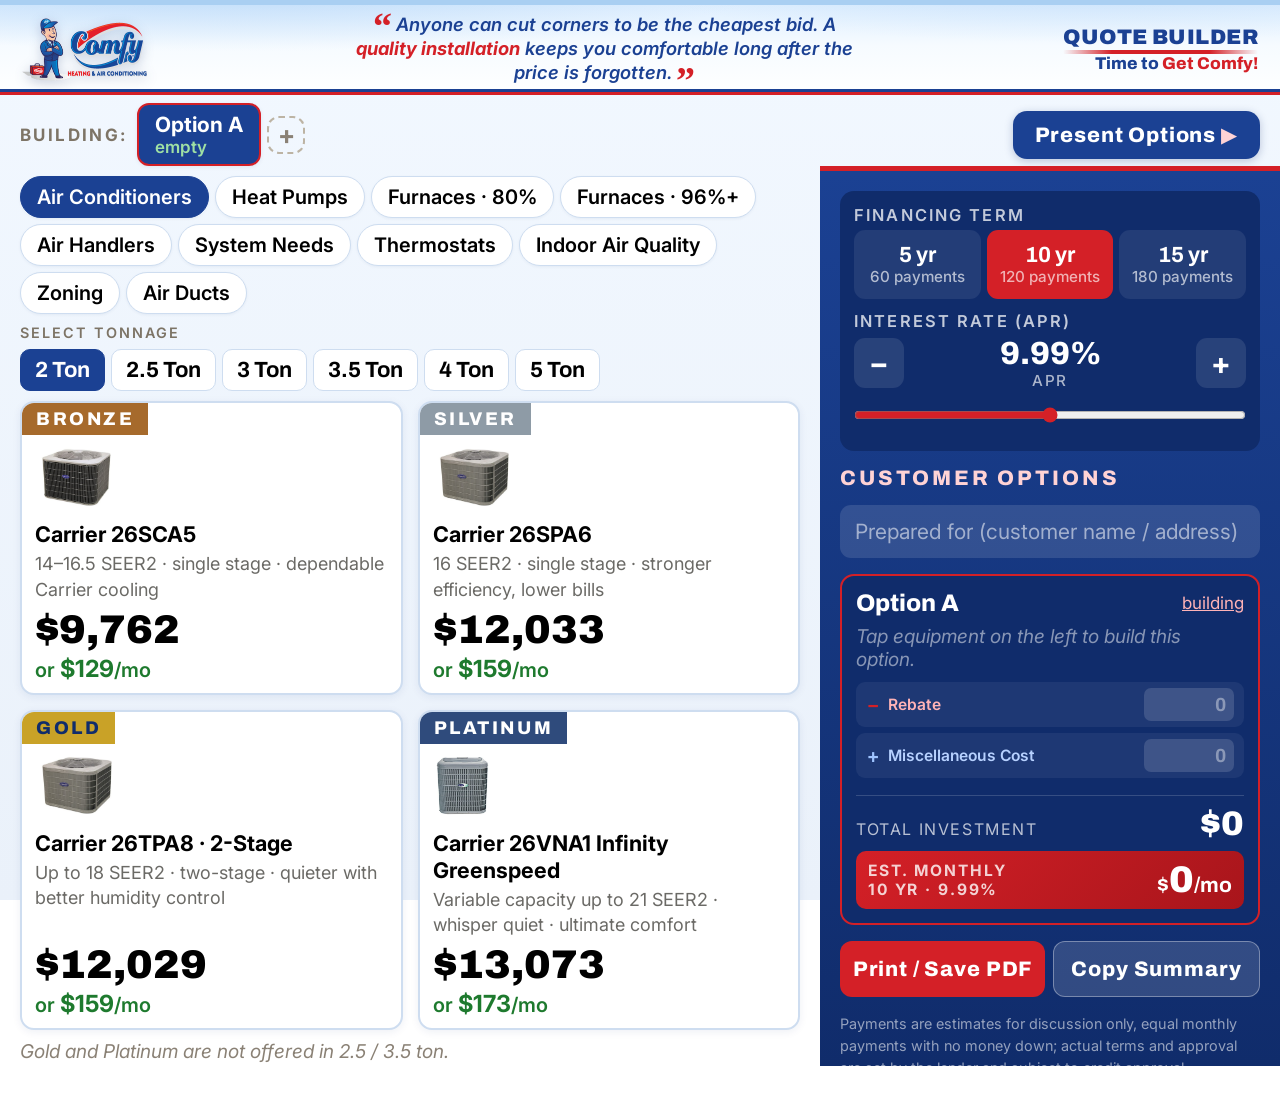
==== commit d0b1375e: "Add files via upload" ====
--- a/Comfy_Quote_Builder (1).html
+++ b/Comfy_Quote_Builder (1).html
@@ -18,7 +18,8 @@
     --body:'Inter','Segoe UI',system-ui,sans-serif;
   }
   *{box-sizing:border-box;margin:0;padding:0;-webkit-tap-highlight-color:transparent;}
-  html,body{background:linear-gradient(180deg,#F2F8FF 0%,#EAF1FA 100%) fixed;color:var(--ink);font-family:var(--body);font-size:19px;}
+  html,body{background:linear-gradient(180deg,#F2F8FF 0%,#EAF1FA 100%) fixed;color:var(--ink);font-family:var(--body);font-size:19px;overflow-x:hidden;max-width:100vw;}
+  img,svg{max-width:100%;}
   @media(min-width:1020px){html,body{font-size:20px;}}
   button{font-family:inherit;cursor:pointer;border:none;background:none;}
 
@@ -27,21 +28,23 @@
       radial-gradient(ellipse 70% 120% at 18% -20%, rgba(140,190,240,.38), transparent 60%),
       radial-gradient(ellipse 60% 120% at 85% -30%, rgba(140,190,240,.28), transparent 60%),
       linear-gradient(180deg,#DFEFFF 0%,#F6FBFF 45%,#FFFFFF 100%);
-    color:var(--navy);padding:14px 24px 18px;
-    border-top:7px solid #A9CFF2;
+    color:var(--navy);padding:8px 22px 10px;
+    border-top:5px solid #A9CFF2;
     display:flex;align-items:center;justify-content:space-between;gap:16px;flex-wrap:wrap;
     position:relative;
   }
   .top::after{ /* double ring stripe, like the logo's blue + red rings */
-    content:'';position:absolute;left:0;right:0;bottom:0;height:9px;
+    content:'';position:absolute;left:0;right:0;bottom:0;height:6px;
     background:linear-gradient(180deg,var(--navy) 0,var(--navy) 55%,var(--red) 55%,var(--red) 100%);
   }
-  .logo-main{height:96px;width:auto;display:block;filter:drop-shadow(0 3px 6px rgba(21,44,107,.22));}
+  .logo-main{height:66px;width:auto;max-width:100%;display:block;filter:drop-shadow(0 3px 6px rgba(21,44,107,.22));}
+  .top{min-width:0;}
+  .top>*{min-width:0;}
   .header-quote{
-    flex:1;text-align:center;padding:0 18px;min-width:260px;
+    flex:1 1 260px;text-align:center;padding:0 18px;min-width:0;
   }
   .header-quote .q{
-    font-family:var(--body);font-weight:600;font-style:italic;font-size:1.12rem;line-height:1.45;
+    font-family:var(--body);font-weight:600;font-style:italic;font-size:.92rem;line-height:1.3;
     color:var(--navy);max-width:520px;margin:0 auto;position:relative;
   }
   .header-quote .q::before{content:'\201C';font-family:Georgia,serif;font-style:normal;font-weight:700;
@@ -53,50 +56,50 @@
   .adj-dot{display:none;width:9px;height:9px;border-radius:50%;background:var(--gold);vertical-align:middle;margin-left:8px;box-shadow:0 0 4px rgba(201,162,39,.8);}
   body.adj-on .adj-dot{display:inline-block;}
   .tagline-wrap{text-align:right;}
-  .tagline-big{font-family:var(--disp);font-weight:900;font-size:1.4rem;color:var(--navy);letter-spacing:.02em;position:relative;display:inline-block;}
+  .tagline-big{font-family:var(--disp);font-weight:900;font-size:1.05rem;color:var(--navy);letter-spacing:.02em;position:relative;display:inline-block;}
   .tagline-big::after{content:'';display:block;height:4px;margin-top:2px;border-radius:999px;
     background:linear-gradient(90deg,transparent 0,var(--red) 25%,var(--red) 75%,transparent 100%);}
-  .tagline-sub{font-family:var(--disp);font-weight:800;font-size:1.05rem;color:var(--navy);}
+  .tagline-sub{font-family:var(--disp);font-weight:800;font-size:.85rem;color:var(--navy);}
   .tagline-sub span{color:var(--red);}
   @media(max-width:560px){.logo-main{height:58px;}.tagline-wrap{display:none;}}
 
   /* option tabs */
-  .optbar{display:flex;gap:8px;align-items:center;padding:14px 22px 0;flex-wrap:wrap;}
+  .optbar{display:flex;gap:6px;align-items:center;padding:8px 20px 0;flex-wrap:wrap;}
   .optbar .lbl{font-size:.85rem;letter-spacing:.14em;text-transform:uppercase;color:#7d7466;font-weight:700;margin-right:4px;}
   .opt-tab{
-    padding:12px 20px;border-radius:14px;border:2px solid var(--line);background:var(--card);box-shadow:0 1px 4px rgba(21,44,107,.08);
+    padding:7px 16px;border-radius:12px;border:2px solid var(--line);background:var(--card);box-shadow:0 1px 4px rgba(21,44,107,.08);
     font-weight:700;font-size:1.05rem;display:flex;flex-direction:column;align-items:flex-start;line-height:1.2;
   }
   .opt-tab small{font-weight:600;font-size:.85rem;color:var(--ok);}
   .opt-tab.on{border-color:var(--red);background:var(--navy);color:#fff;}
   .opt-tab.on small{color:#9fe0a4;}
-  .opt-add{width:48px;height:48px;border-radius:12px;border:2px dashed #bdb4a4;color:#8a8175;font-size:1.3rem;font-weight:700;}
-
-  .wrap{display:grid;grid-template-columns:1fr 460px;min-height:calc(100vh - 120px);}
+  .opt-add{width:38px;height:38px;border-radius:12px;border:2px dashed #bdb4a4;color:#8a8175;font-size:1.3rem;font-weight:700;}
+
+  .wrap{display:grid;grid-template-columns:1fr min(460px,38vw);min-height:calc(100vh - 120px);max-width:100vw;}
   @media(max-width:1020px){.wrap{grid-template-columns:1fr;}}
 
-  .picker{padding:16px 22px 60px;}
-  .cats{display:flex;gap:8px;flex-wrap:wrap;margin-bottom:18px;}
-  .cat{padding:12px 20px;border-radius:999px;border:1.5px solid var(--line);background:var(--card);font-weight:600;font-size:1rem;box-shadow:0 1px 3px rgba(21,44,107,.06);}
+  .picker{padding:10px 20px 40px;}
+  .cats{display:flex;gap:6px;flex-wrap:wrap;margin-bottom:10px;}
+  .cat{padding:8px 16px;border-radius:999px;border:1.5px solid var(--line);background:var(--card);font-weight:600;font-size:1rem;box-shadow:0 1px 3px rgba(21,44,107,.06);}
   .cat.on{background:var(--navy);border-color:var(--navy);color:#fff;}
   .cat .dot{display:inline-block;width:8px;height:8px;border-radius:50%;background:var(--red);margin-left:7px;vertical-align:middle;}
 
-  .sizes-label{font-size:.8rem;letter-spacing:.14em;text-transform:uppercase;color:#7d7466;margin:2px 0 8px;font-weight:600;}
-  .sizes{display:flex;gap:8px;flex-wrap:wrap;margin-bottom:20px;}
-  .size{min-width:74px;padding:12px 17px;border-radius:12px;border:1.5px solid var(--line);background:var(--card);font-family:var(--disp);font-weight:700;font-size:1.1rem;}
+  .sizes-label{font-size:.72rem;margin:0 0 4px;letter-spacing:.14em;text-transform:uppercase;color:#7d7466;margin:2px 0 8px;font-weight:600;}
+  .sizes{display:flex;gap:6px;flex-wrap:wrap;margin-bottom:10px;}
+  .size{min-width:64px;padding:8px 14px;border-radius:10px;border:1.5px solid var(--line);background:var(--card);font-family:var(--disp);font-weight:700;font-size:1.1rem;}
   .size.on{background:var(--navy);border-color:var(--navy);color:#fff;}
 
   .tiers{display:grid;grid-template-columns:repeat(auto-fit,minmax(255px,1fr));gap:15px;}
   .tier{border-radius:14px;background:var(--card);border:2px solid var(--line);overflow:hidden;text-align:left;display:flex;flex-direction:column;position:relative;transition:transform .12s,box-shadow .12s,border-color .12s;box-shadow:0 2px 8px rgba(21,44,107,.07);}
   @media(hover:hover){.tier:hover{transform:translateY(-2px);box-shadow:0 6px 16px rgba(21,44,107,.14);}}
   .tier:active{transform:scale(.985);}
-  .tier .band{padding:9px 15px;font-family:var(--disp);font-weight:800;font-size:.92rem;letter-spacing:.14em;color:#fff;}
+  .tier .band{padding:6px 14px;font-family:var(--disp);font-weight:800;font-size:.92rem;letter-spacing:.14em;color:#fff;}
   .t-bronze .band{background:var(--bronze);} .t-silver .band{background:var(--silver);}
   .t-gold .band{background:var(--gold);color:var(--navy-deep);} .t-plat .band{background:var(--plat);}
   .t-dual .band{background:var(--dual);}
-  .tier .body{padding:12px 13px 14px;display:flex;flex-direction:column;gap:5px;flex:1;}
-  .tier .art{height:110px;display:flex;align-items:center;justify-content:center;padding:8px 8px 0;}
-  .tier .art img,.tier .art svg{max-height:110px;max-width:80%;width:auto;height:auto;display:block;}
+  .tier .body{padding:8px 13px 10px;display:flex;flex-direction:column;gap:3px;flex:1;}
+  .tier .art{height:78px;display:flex;align-items:center;justify-content:center;padding:6px 8px 0;}
+  .tier .art img,.tier .art svg{max-height:78px;max-width:78%;width:auto;height:auto;display:block;}
   .tier .model{font-weight:700;font-size:1.08rem;line-height:1.25;}
   .tier .feat{font-size:.9rem;color:#6b6a66;line-height:1.4;flex:1;}
   .tier .price{font-family:var(--disp);font-weight:900;font-size:2rem;margin-top:3px;}
@@ -113,7 +116,7 @@
   /* ---- present mode ---- */
   .btn-present{background:var(--navy);color:#fff;padding:12px 22px;border-radius:14px;font-family:var(--disp);font-weight:800;font-size:1.05rem;letter-spacing:.04em;margin-left:auto;box-shadow:0 2px 8px rgba(21,44,107,.25);}
   .btn-present span{color:#FFD3D5;}
-  #presentView{display:none;position:fixed;top:0;left:0;right:0;bottom:0;width:100%;height:100%;z-index:9999;overflow:auto;-webkit-overflow-scrolling:touch;
+  #presentView{display:none;position:fixed;top:0;left:0;right:0;bottom:0;width:100%;height:100%;z-index:9999;overflow-y:auto;overflow-x:hidden;-webkit-overflow-scrolling:touch;
     background:radial-gradient(ellipse 80% 50% at 50% -10%, rgba(140,190,240,.45), transparent 60%),linear-gradient(180deg,#EAF4FF 0%,#F6FAFF 100%);}
   #presentView.on{display:block;}
   .pv-top{display:flex;align-items:center;justify-content:space-between;gap:14px;padding:14px 26px;background:#fff;border-bottom:6px solid var(--red);}
@@ -123,7 +126,7 @@
   .pv-back{padding:12px 20px;border-radius:12px;background:var(--navy);color:#fff;font-family:var(--disp);font-weight:800;font-size:1rem;flex-shrink:0;}
   .pv-back span{color:#FFD3D5;}
   .pv-close{width:52px;height:52px;border-radius:50%;background:var(--navy);color:#fff;font-size:1.4rem;font-weight:700;flex-shrink:0;}
-  .pv-cols{display:grid;gap:20px;padding:24px 26px 40px;grid-template-columns:repeat(var(--n),1fr);max-width:1400px;margin:0 auto;}
+  .pv-cols{display:grid;gap:20px;padding:24px 26px 40px;grid-template-columns:repeat(var(--n),minmax(0,1fr));max-width:1400px;margin:0 auto;}
   @media(max-width:900px){.pv-cols{grid-template-columns:1fr;}}
   .pv-col{background:#fff;border-radius:18px;overflow:hidden;border:2px solid #CEDDF0;box-shadow:0 8px 26px rgba(21,44,107,.12);display:flex;flex-direction:column;}
   .pv-col.hot{border-color:var(--red);box-shadow:0 10px 30px rgba(212,32,39,.18);}
@@ -184,12 +187,12 @@
   }
 
   /* add-on list categories */
-  .items{display:grid;grid-template-columns:repeat(auto-fill,minmax(275px,1fr));gap:13px;}
-  .item{border-radius:12px;background:var(--card);border:2px solid var(--line);padding:11px 12px;
-    text-align:left;display:flex;flex-direction:column;gap:5px;position:relative;
+  .items{display:grid;grid-template-columns:repeat(auto-fill,minmax(255px,1fr));gap:9px;}
+  .item{border-radius:10px;background:var(--card);border:2px solid var(--line);padding:7px 9px;
+    text-align:left;display:flex;flex-direction:column;gap:2px;position:relative;
     box-shadow:0 2px 8px rgba(21,44,107,.07);transition:transform .12s,box-shadow .12s,border-color .12s;cursor:pointer;}
   @media(hover:hover){.item:hover{transform:translateY(-2px);box-shadow:0 6px 16px rgba(21,44,107,.14);}}
-  .item .iart{height:96px;display:flex;align-items:center;justify-content:center;margin-bottom:2px;}
+  .item .iart{height:60px;display:flex;align-items:center;justify-content:center;margin-bottom:0;}
   .item .iart img{max-height:96px;max-width:70%;width:auto;height:auto;}
   .item .in{font-weight:600;font-size:1rem;line-height:1.3;flex:1;}
   .item .ip{font-family:var(--disp);font-weight:900;font-size:1.4rem;}
@@ -233,6 +236,16 @@
   .oc-item .p{font-family:var(--disp);font-weight:700;white-space:nowrap;}
   .oc-item .x{color:#ffb0b0;font-size:1.2rem;padding:4px 9px;}
   .oc-empty{opacity:.5;font-size:.95rem;font-style:italic;}
+  .oc-adj{display:flex;flex-direction:column;gap:6px;margin:2px 0 8px;}
+  .oc-adj-row{display:flex;align-items:center;gap:8px;background:rgba(255,255,255,.06);border-radius:9px;padding:6px 10px;}
+  .oc-adj-row label{font-size:.78rem;font-weight:600;flex:1;}
+  .oc-adj-row.rebate label{color:#FFB3B6;}
+  .oc-adj-row.misc label{color:#B7D1FF;}
+  .oc-adj-sign{font-family:var(--disp);font-weight:800;font-size:.95rem;width:14px;text-align:center;}
+  .oc-adj-row.rebate .oc-adj-sign{color:var(--red);}
+  .oc-adj-row.misc .oc-adj-sign{color:#9fc4ff;}
+  .oc-adj-row input{width:90px;border:none;border-radius:7px;padding:6px 8px;font-family:var(--disp);font-weight:700;font-size:.95rem;text-align:right;background:rgba(255,255,255,.14);color:#fff;}
+  .oc-adj-row input::placeholder{color:rgba(255,255,255,.4);}
   .oc-total{display:flex;justify-content:space-between;align-items:baseline;border-top:1px solid rgba(255,255,255,.16);padding-top:9px;}
   .oc-total .lbl{font-size:.8rem;letter-spacing:.1em;text-transform:uppercase;opacity:.7;}
   .oc-total .amt{font-family:var(--disp);font-weight:900;font-size:1.7rem;}
@@ -466,7 +479,7 @@
   }
   curSize[k]=best;
 }
-let options=[{name:'Option A',picks:{}}];
+let options=[{name:'Option A',picks:{},rebate:0,misc:0}];
 let activeOpt=0;
 let termYrs=10, apr=9.99;
 
@@ -490,7 +503,7 @@
 })();
 function monthly(P){const n=termYrs*12,r=apr/100/12;if(P<=0)return 0;return r===0?P/n:P*r/(1-Math.pow(1+r,-n));}
 const optLetter=i=>'Option '+String.fromCharCode(65+i);
-const optTotal=o=>Object.values(o.picks).reduce((s,p)=>s+adj(p.price)*(p.qty||1),0);
+const optTotal=o=>Object.values(o.picks).reduce((s,p)=>s+adj(p.price)*(p.qty||1),0)-(o.rebate||0)+(o.misc||0);
 
 /* ============ option tabs ============ */
 function renderOptTabs(){
@@ -502,7 +515,7 @@
 }
 $('optAdd').onclick=()=>{
   if(options.length>=4)return;
-  options.push({name:optLetter(options.length),picks:{}});
+  options.push({name:optLetter(options.length),picks:{},rebate:0,misc:0});
   activeOpt=options.length-1;renderAll();
 };
 
@@ -617,11 +630,28 @@
           ${options.length>1?`<button data-act="del" data-o="${oi}">remove</button>`:''}
         </span></div>
       ${rows}
+      <div class="oc-adj">
+        <div class="oc-adj-row rebate"><span class="oc-adj-sign">−</span><label>Rebate</label>
+          <input type="text" inputmode="decimal" autocomplete="off" placeholder="0" value="${o.rebate||''}" data-o="${oi}" data-field="rebate"></div>
+        <div class="oc-adj-row misc"><span class="oc-adj-sign">+</span><label>Miscellaneous Cost</label>
+          <input type="text" inputmode="decimal" autocomplete="off" placeholder="0" value="${o.misc||''}" data-o="${oi}" data-field="misc"></div>
+      </div>
       <div class="oc-total"><span class="lbl">Total investment</span><span class="amt">${money(total)}</span></div>
       <div class="oc-pay"><span class="pl">Est. monthly<br>${termYrs} yr · ${apr.toFixed(2)}%</span>
         <span class="pa"><span>$</span>${Math.round(monthly(total)).toLocaleString()}<span>/mo</span></span></div>
     </div>`;
   }).join('');
+  $('optCards').querySelectorAll('.oc-adj-row input').forEach(inp=>{
+    inp.oninput=()=>{
+      const raw=inp.value.replace(/[^0-9.]/g,'');
+      const o=options[+inp.dataset.o];
+      const v=Math.max(0, parseFloat(raw)||0);
+      o[inp.dataset.field]=v;
+      renderAll();
+      const fresh=document.querySelector(`.oc-adj-row.${inp.dataset.field} input[data-o="${inp.dataset.o}"]`);
+      if(fresh){ fresh.focus(); fresh.setSelectionRange(fresh.value.length, fresh.value.length); }
+    };
+  });
   $('optCards').querySelectorAll('.x').forEach(b=>b.onclick=()=>{delete options[+b.dataset.o].picks[b.dataset.k];renderAll();});
   $('optCards').querySelectorAll('[data-act=build]').forEach(b=>b.onclick=()=>{activeOpt=+b.dataset.o;renderAll();});
   $('optCards').querySelectorAll('[data-act=del]').forEach(b=>b.onclick=()=>{
@@ -660,8 +690,12 @@
       const sub=p.size?`${DATA[p.cat].name} · ${p.size} · ${p.tier}`:`${DATA[p.cat].name}${qty}`;
       return `<div class="pp-item"><span>${p.model}<small>${sub}</small></span><span class="pv">${money(line)}</span></div>`;
     }).join('');
+    const adjLines=(
+      (o.rebate>0?`<div class="pp-item"><span>Rebate</span><span class="pv">−${money(o.rebate)}</span></div>`:'')+
+      (o.misc>0?`<div class="pp-item"><span>Miscellaneous Cost</span><span class="pv">${money(o.misc)}</span></div>`:'')
+    );
     const total=optTotal(o);
-    return `<div class="pp-opt"><h2>${o.name}</h2><div class="pp-items">${items}</div>
+    return `<div class="pp-opt"><h2>${o.name}</h2><div class="pp-items">${items}${adjLines}</div>
       <div class="pp-tot"><span>Total Investment</span><span>${money(total)}</span></div>
       <div class="pp-pay"><span class="l">Est. monthly<br>${termYrs} yr · ${apr.toFixed(2)}% APR</span><span class="v">${money(monthly(total))}/mo</span></div></div>`;
   }).join('');
@@ -766,11 +800,15 @@
       const thumb=ph?`<img src="${ph}" style="width:52px;height:52px;object-fit:contain;border-radius:8px;border:1px solid #E3ECF7;flex-shrink:0;background:#fff;" alt="">`:'';
       return `<div class="pv-line" style="align-items:center;">${thumb}<span class="n" style="flex:1;">${p.model}${(p.qty||1)>1?' × '+p.qty:''}<small>${DATA[p.cat].name}</small></span><span class="p">${money(line)}</span></div>`;
     }).join('');
+    const adjLines=(
+      (o.rebate>0?`<div class="pv-line"><span class="n">Rebate</span><span class="p">−${money(o.rebate)}</span></div>`:'')+
+      (o.misc>0?`<div class="pv-line"><span class="n">Miscellaneous Cost</span><span class="p">${money(o.misc)}</span></div>`:'')
+    );
     const hot=ci===opts.length-1&&opts.length>1?' hot':'';
     return `<div class="pv-col${hot}">
       <div class="pv-band" style="background:${tc};${tl==='BEST'?'color:#152647;':''}">${tl}<small>${o.name}</small></div>
       <div class="pv-imgs">${imgs}</div>
-      <div class="pv-list">${eqLines}${adLines}</div>
+      <div class="pv-list">${eqLines}${adLines}${adjLines}</div>
       <div class="pv-tot"><span>Total Investment</span><span>${money(total)}</span></div>
       <div class="pv-pay"><span class="l">As low as<br>${termYrs} yr · ${apr.toFixed(2)}% APR</span><span class="v"><span>$</span>${Math.round(monthly(total)).toLocaleString()}<span>/mo</span></span></div>
     </div>`;
